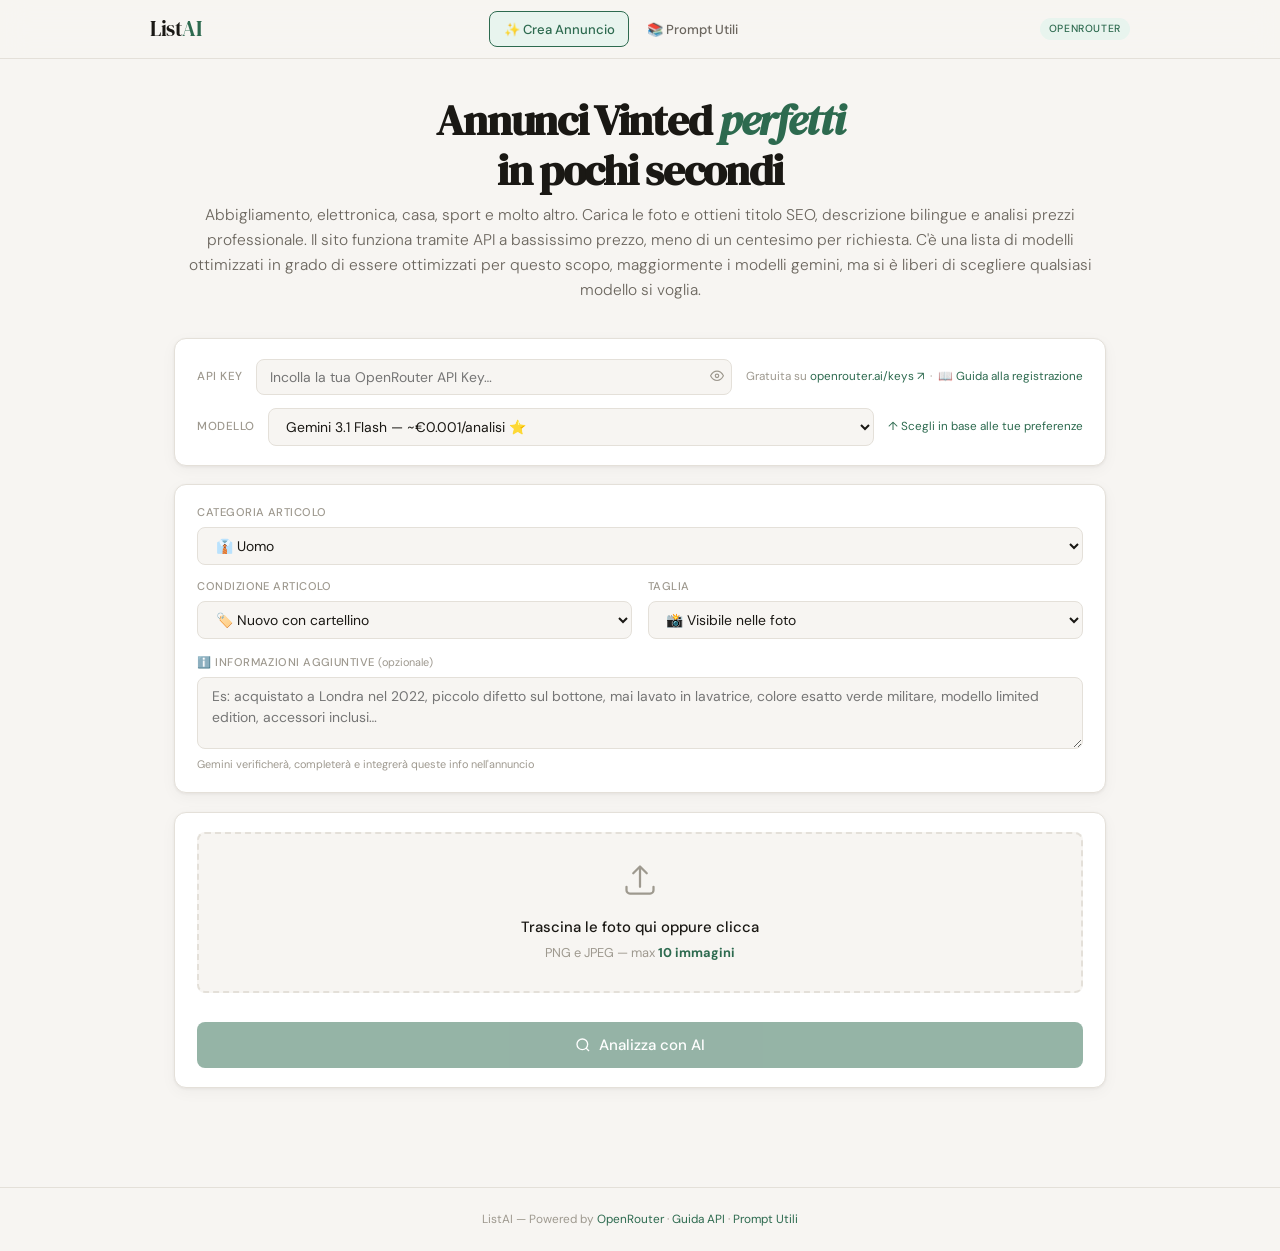
==== index.html @ e8b56ece "Add files via upload" ====
<!DOCTYPE html>
<html lang="it">
<head>
  <meta charset="UTF-8"/>
  <meta name="viewport" content="width=device-width,initial-scale=1.0"/>
  <title>ListAI — Crea Annunci Vinted</title>
  <link rel="preconnect" href="https://fonts.googleapis.com"/>
  <link rel="preconnect" href="https://fonts.gstatic.com" crossorigin/>
  <link href="https://fonts.googleapis.com/css2?family=DM+Serif+Display:ital@0;1&family=DM+Sans:opsz,wght@9..40,300;9..40,400;9..40,500&display=swap" rel="stylesheet"/>
  <link rel="stylesheet" href="style.css"/>
</head>
<body>

<!-- Modal salvataggio chiave -->
<div class="modal-o" id="saveModal">
  <div class="modal">
    <h3>💾 Salvare la chiave API?</h3>
    <p>Vuoi memorizzare la tua OpenRouter API Key per <strong>1 mese</strong>? Verrà inserita automaticamente ad ogni visita. Resta solo nel tuo browser.</p>
    <div class="mbtns">
      <button class="mbtn y" onclick="saveKey(true)">✅ Sì, salva per 1 mese</button>
      <button class="mbtn n" onclick="saveKey(false)">No, grazie</button>
    </div>
  </div>
</div>

<header>
  <div class="hi">
    <a href="index.html" class="logo">List<span>AI</span></a>
    <nav class="nav">
      <a href="index.html" class="active">✨ Crea Annuncio</a>
      <a href="prompts.html">📚 Prompt Utili</a>
    </nav>
    <span class="badge">OpenRouter</span>
  </div>
</header>

<main>
  <div class="hero">
    <h1>Annunci Vinted <em>perfetti</em><br>in pochi secondi</h1>
    <p>
      Abbigliamento, elettronica, casa, sport e molto altro. Carica le foto e ottieni titolo SEO, descrizione bilingue e analisi 
      prezzi professionale. Il sito funziona tramite API a bassissimo prezzo, meno di un centesimo per richiesta. C'è una lista di 
      modelli ottimizzati in grado di essere ottimizzati per questo scopo, maggiormente i modelli gemini, ma si è liberi di scegliere 
      qualsiasi modello si voglia.
    </p>
  </div>

  <!-- API Key + Modello -->
  <div class="card" style="display:flex;flex-direction:column;gap:.82rem">
    <div class="api-row">
      <span class="albl">API Key</span>
      <div class="aiw">
        <input class="ainp" type="password" id="apiKey" placeholder="Incolla la tua OpenRouter API Key…" autocomplete="off"/>
        <button class="eye" onclick="toggleKey()">
          <svg id="eyeIcon" width="14" height="14" fill="none" stroke="currentColor" stroke-width="2" viewBox="0 0 24 24">
            <path d="M1 12s4-8 11-8 11 8 11 8-4 8-11 8-11-8-11-8z"/><circle cx="12" cy="12" r="3"/>
          </svg>
        </button>
      </div>
      <span class="ahint">
        Gratuita su <a href="https://openrouter.ai/keys" target="_blank">openrouter.ai/keys ↗</a>
        &nbsp;·&nbsp;
        <a href="guide.html">📖 Guida alla registrazione</a>
      </span>
    </div>
    <div class="api-row">
      <span class="albl">Modello</span>
      <div style="flex:1;min-width:190px;display:flex;flex-direction:column;gap:.38rem">
        <select class="msel" id="modelSelect" onchange="onModelChange()">
          <optgroup label="⭐ Migliore qualità/prezzo">
            <option value="google/gemini-flash-3.1" selected>Gemini 3.1 Flash — ~€0.001/analisi ⭐</option>
          </optgroup>
          <optgroup label="✨ Gemini">
            <option value="google/gemini-pro-3.1-preview">Gemini 3.1 Pro — ~€0.008/analisi</option>
            <option value="google/gemini-3.1-flash-lite-preview">Gemini 3.1 Flash Lite — ~€0.0004/analisi</option>
            <option value="google/gemini-2.5-flash-preview">Gemini 2.5 Flash — ~€0.001/analisi</option>
            <option value="google/gemini-2.5-pro-preview">Gemini 2.5 Pro — ~€0.010/analisi</option>
          </optgroup>
          <optgroup label="🌐 Altri">
            <option value="perplexity/llama-3.3-sonar-70b-online">Llama 3.3 70B Online — ~€0.001/analisi</option>
            <option value="openai/gpt-4o-mini-search-preview">GPT-4o Mini — ~€0.002/analisi</option>
          </optgroup>
          <optgroup label="🔧 Personalizzato">
            <option value="custom">✏️ Inserisci il tuo modello…</option>
          </optgroup>
        </select>
        <input class="ainp-plain" type="text" id="customModel" placeholder="es. google/gemini-flash-3.1, meta-llama/llama-3.3-70b-instruct…" style="display:none" autocomplete="off"/>
      </div>
      <span class="ahint" style="color:var(--ac)">↑ Scegli in base alle tue preferenze</span>
    </div>
  </div>

  <!-- Categoria + Condizione + Taglia/Sottocat + Info extra -->
  <div class="card">

    <!-- Categoria articolo -->
    <div class="ig" style="margin-bottom:.85rem">
      <label>Categoria articolo</label>
      <select id="categoria" onchange="onCategoriaChange()">
        <option value="uomo">👔 Uomo</option>
        <option value="donna">👗 Donna</option>
        <option value="unisex">🧥 Unisex</option>
        <option value="griffati">💎 Articoli Griffati</option>
        <option value="bambini">🧸 Bambini</option>
        <option value="sport">⚽ Sport</option>
        <option value="casa">🏠 Casa</option>
        <option value="elettronica">📱 Elettronica</option>
        <option value="intrattenimento">🎬 Intrattenimento</option>
        <option value="hobby">🎨 Hobby e Collezionismo</option>
      </select>
      <!-- Sub-menu Bambini -->
      <div class="bambini-sub" id="bambiniSub">
        <div class="ig" style="margin-top:.45rem">
          <label>Tipo articolo bambini</label>
          <select id="bambiniTipo" onchange="onBambiniTipoChange()">
            <option value="vestiti">👕 Vestiti / Abbigliamento</option>
            <option value="oggetti">🧸 Giochi / Oggetti</option>
          </select>
        </div>
      </div>
    </div>

    <div class="egrid">
      <!-- Condizione -->
      <div class="ig">
        <label>Condizione articolo</label>
        <select id="condizione">
          <option value="NWT">🏷️ Nuovo con cartellino</option>
          <option value="NWOT">✨ Nuovo senza cartellino</option>
          <option value="EUC">⭐ Usato — condizioni ottime</option>
          <option value="GUC">👍 Usato — condizioni buone</option>
          <option value="POOR">⚠️ Usato — condizioni pessime</option>
        </select>
      </div>

      <!-- Taglia (vestiti) -->
      <div class="ig" id="blockTaglia">
        <label>Taglia</label>
        <select id="tagliaTipo" onchange="onT()">
          <option value="photo">📸 Visibile nelle foto</option>
          <option value="unica">📐 Taglia Unica</option>
          <option value="na">❌ Non applicabile</option>
          <option value="manual">✏️ Inserisci manualmente</option>
        </select>
        <div class="tsub" id="tsub">
          <div class="trow">
            <select id="catCapo" style="flex:1.3">
              <option>T-shirt/Top donna</option><option>T-shirt/Top uomo</option>
              <option>Camicia donna</option><option>Camicia uomo</option>
              <option>Pantalone donna</option><option>Pantalone uomo</option>
              <option>Giacca/Cappotto donna</option><option>Giacca/Cappotto uomo</option>
              <option>Vestito/Gonna</option><option>Scarpe donna</option>
              <option>Scarpe uomo</option><option>Bambino/a</option>
            </select>
            <input type="text" id="tagliaVal" placeholder="es. M, 42…" style="flex:.7;min-width:55px"/>
          </div>
          <button class="szbt" onclick="toggleSz()">📏 Tabella taglie IT</button>
          <div class="szwrap" id="szwrap">
            <div class="sztabs">
              <button class="sztab active" onclick="showSz('donna',this)">Donna</button>
              <button class="sztab" onclick="showSz('uomo',this)">Uomo</button>
              <button class="sztab" onclick="showSz('scarpe',this)">Scarpe</button>
            </div>
            <div class="szp active" id="szp-donna"><table>
              <tr><th>Label</th><th>IT</th><th>EU</th><th>UK</th><th>US</th></tr>
              <tr><td>XXS</td><td>34</td><td>32</td><td>4</td><td>0</td></tr>
              <tr><td>XS</td><td>36</td><td>34</td><td>6</td><td>2</td></tr>
              <tr><td>S</td><td>38</td><td>36</td><td>8</td><td>4</td></tr>
              <tr><td>M</td><td>40</td><td>38</td><td>10</td><td>6</td></tr>
              <tr><td>L</td><td>42</td><td>40</td><td>12</td><td>8</td></tr>
              <tr><td>XL</td><td>44</td><td>42</td><td>14</td><td>10</td></tr>
              <tr><td>XXL</td><td>46</td><td>44</td><td>16</td><td>12</td></tr>
            </table></div>
            <div class="szp" id="szp-uomo"><table>
              <tr><th>Label</th><th>IT</th><th>EU</th><th>UK</th><th>US</th></tr>
              <tr><td>XS</td><td>44</td><td>44</td><td>34</td><td>34</td></tr>
              <tr><td>S</td><td>46</td><td>46</td><td>36</td><td>36</td></tr>
              <tr><td>M</td><td>48</td><td>48</td><td>38</td><td>38</td></tr>
              <tr><td>L</td><td>50</td><td>50</td><td>40</td><td>40</td></tr>
              <tr><td>XL</td><td>52</td><td>52</td><td>42</td><td>42</td></tr>
              <tr><td>XXL</td><td>54</td><td>54</td><td>44</td><td>44</td></tr>
            </table></div>
            <div class="szp" id="szp-scarpe"><table>
              <tr><th>IT/EU</th><th>UK</th><th>US♀</th><th>US♂</th></tr>
              <tr><td>35</td><td>2.5</td><td>5</td><td>3.5</td></tr>
              <tr><td>36</td><td>3.5</td><td>6</td><td>4.5</td></tr>
              <tr><td>37</td><td>4</td><td>6.5</td><td>5</td></tr>
              <tr><td>38</td><td>5</td><td>7.5</td><td>6</td></tr>
              <tr><td>39</td><td>5.5</td><td>8</td><td>6.5</td></tr>
              <tr><td>40</td><td>6.5</td><td>9</td><td>7.5</td></tr>
              <tr><td>41</td><td>7</td><td>9.5</td><td>8</td></tr>
              <tr><td>42</td><td>8</td><td>10.5</td><td>9</td></tr>
              <tr><td>43</td><td>9</td><td>11</td><td>10</td></tr>
              <tr><td>44</td><td>9.5</td><td>11.5</td><td>10.5</td></tr>
              <tr><td>45</td><td>10.5</td><td>12.5</td><td>11.5</td></tr>
            </table></div>
          </div>
        </div>
      </div>

      <!-- Sottocategoria oggetto (non-vestiti) -->
      <div class="ig" id="blockSottocat" style="display:none">
        <label>Sottocategoria oggetto</label>
        <input type="text" id="sottocatVal" placeholder="es. iPhone, Lampada, Libro, Racchetta… (lascia vuoto se non sai)"/>
        <span class="hint">Opzionale — Gemini lo identifica dalle foto</span>
      </div>
    </div>

    <!-- Info aggiuntive libere -->
    <div class="ig" style="margin-top:.95rem">
      <label>ℹ️ Informazioni aggiuntive <span style="font-weight:400;text-transform:none;letter-spacing:0;font-size:.68rem">(opzionale)</span></label>
      <textarea id="extraInfo" placeholder="Es: acquistato a Londra nel 2022, piccolo difetto sul bottone, mai lavato in lavatrice, colore esatto verde militare, modello limited edition, accessori inclusi…"></textarea>
      <span class="hint">Gemini verificherà, completerà e integrerà queste info nell'annuncio</span>
    </div>
  </div>

  <!-- Upload foto -->
  <div class="card">
    <div class="drop" id="dz">
      <input type="file" id="fi" accept=".jpg,.jpeg,.png" multiple/>
      <svg class="drop-icon" fill="none" stroke="currentColor" stroke-width="1.5" viewBox="0 0 24 24">
        <path stroke-linecap="round" stroke-linejoin="round" d="M3 16.5v2.25A2.25 2.25 0 005.25 21h13.5A2.25 2.25 0 0021 18.75V16.5m-13.5-9L12 3m0 0l4.5 4.5M12 3v13.5"/>
      </svg>
      <p class="drop-t">Trascina le foto qui oppure clicca</p>
      <p class="drop-s">PNG e JPEG — max <strong>10 immagini</strong></p>
    </div>
    <div class="pgrid" id="pg"></div>
    <p class="pcnt" id="pc"></p>
    <div class="errmsg" id="em"></div>
    <button class="btn-go" id="go" onclick="analyze()" disabled>
      <svg width="16" height="16" fill="none" stroke="currentColor" stroke-width="2" viewBox="0 0 24 24">
        <circle cx="11" cy="11" r="8"/><path d="M21 21l-4.35-4.35"/>
      </svg>
      Analizza con AI
    </button>
  </div>

  <!-- Results -->
  <div id="results">
    <div class="rh">
      <svg width="18" height="18" fill="none" stroke="var(--ac)" stroke-width="2" viewBox="0 0 24 24">
        <path stroke-linecap="round" stroke-linejoin="round" d="M9 12l2 2 4-4m6 2a9 9 0 11-18 0 9 9 0 0118 0z"/>
      </svg>
      <h2>Risultati Analisi</h2>
    </div>

    <div class="card">
      <div class="clbl">
        <svg width="11" height="11" fill="none" stroke="currentColor" stroke-width="2" viewBox="0 0 24 24"><path d="M7 7h10M7 12h7"/></svg>
        Titolo SEO
        <button class="cpbtn" onclick="cp('seoTitle',this)">copia</button>
      </div>
      <div class="tval" id="seoTitle">—</div>
      <div class="tlen" id="titleLen"></div>
    </div>

    <div class="dgrid">
      <div class="dc">
        <div class="clbl">🇮🇹🇬🇧 Completa IT + EN (con hashtag)
          <button class="cpbtn" onclick="cp('descFull',this)">copia</button>
        </div>
        <div class="dtxt" id="descFull">—</div>
        <div class="dlen" id="descFullLen"></div>
      </div>
      <div style="display:flex;flex-direction:column;gap:.95rem">
        <div class="dc">
          <div class="clbl">🇮🇹 Solo italiano (senza hashtag)
            <button class="cpbtn" onclick="cp('descIT',this)">copia</button>
          </div>
          <div class="dtxt" id="descIT">—</div>
          <div class="dlen" id="descITLen"></div>
        </div>
        <div class="dc">
          <div class="clbl">🇬🇧 English only (no hashtags)
            <button class="cpbtn" onclick="cp('descEN',this)">copia</button>
          </div>
          <div class="dtxt" id="descEN">—</div>
          <div class="dlen" id="descENLen"></div>
        </div>
      </div>
    </div>

    <div class="pgrd">
      <div class="pc">
        <div class="pclbl">🏪 Prezzo in negozio (nuovo)</div>
        <div class="prow"><span class="pl">Minimo mercato</span><span class="pv" id="pNMin">—</span></div>
        <div class="prow"><span class="pl">Massimo mercato</span><span class="pv" id="pNMax">—</span></div>
      </div>
      <div class="pc">
        <div class="pclbl">🛍️ Prezzo consigliato su Vinted</div>
        <div class="prow hi"><span class="pl">Minimo consigliato</span><span class="pv" id="pVMin">—</span></div>
        <div class="prow hi"><span class="pl">Massimo consigliato</span><span class="pv" id="pVMax">—</span></div>
      </div>
    </div>
    <div class="pnote">
      <div class="pnlbl">📊 Analisi di mercato</div>
      <div id="priceNote">—</div>
    </div>

    <div class="card">
      <div class="clbl">
        <svg width="11" height="11" fill="none" stroke="currentColor" stroke-width="2" viewBox="0 0 24 24"><rect x="3" y="3" width="7" height="7"/><rect x="14" y="3" width="7" height="7"/><rect x="14" y="14" width="7" height="7"/><rect x="3" y="14" width="7" height="7"/></svg>
        Scheda Prodotto
      </div>
      <table class="dt" id="detailTable"></table>
    </div>
  </div>
</main>

<footer>
  ListAI — Powered by <a href="https://openrouter.ai" target="_blank">OpenRouter</a>
  &middot; <a href="guide.html">Guida API</a>
  &middot; <a href="prompts.html">Prompt Utili</a>
</footer>

<script src="app.js"></script>
</body>
</html>
---- style.css ----
*,*::before,*::after{box-sizing:border-box;margin:0;padding:0}
:root{
  --bg:#F7F5F2;--sf:#fff;--sf2:#F0EDE8;--br:#E4E0D9;
  --ink:#1A1814;--ink2:#6B665E;--ink3:#9E998F;
  --ac:#2D6A4F;--acl:#E8F4EE;--ach:#245A42;
  --wn:#C9622F;--wnl:#FDF0E8;
  --r:12px;--rs:8px;
  --sh:0 1px 3px rgba(26,24,20,.06),0 4px 16px rgba(26,24,20,.04);
  --tr:.2s cubic-bezier(.4,0,.2,1);
}
html{scroll-behavior:smooth}
body{font-family:'DM Sans',sans-serif;background:var(--bg);color:var(--ink);min-height:100vh;line-height:1.6;-webkit-font-smoothing:antialiased}

/* ── Header nav ── */
header{position:sticky;top:0;z-index:100;background:rgba(247,245,242,.93);backdrop-filter:blur(14px);border-bottom:1px solid var(--br);padding:0 1.5rem}
.hi{max-width:980px;margin:0 auto;display:flex;align-items:center;justify-content:space-between;height:58px;gap:1rem}
.logo{font-family:'DM Serif Display',serif;font-size:1.3rem;color:var(--ink);text-decoration:none;letter-spacing:-.02em;white-space:nowrap}
.logo span{color:var(--ac)}
.nav{display:flex;align-items:center;gap:.25rem}
.nav a{font-size:.82rem;font-weight:500;color:var(--ink2);text-decoration:none;padding:.38rem .82rem;border-radius:var(--rs);border:1px solid transparent;transition:all var(--tr);white-space:nowrap}
.nav a:hover{background:var(--sf2);border-color:var(--br);color:var(--ink)}
.nav a.active{background:var(--acl);border-color:var(--ac);color:var(--ac)}
.badge{font-size:.65rem;font-weight:500;letter-spacing:.06em;text-transform:uppercase;color:var(--ac);background:var(--acl);padding:3px 9px;border-radius:20px;white-space:nowrap}

main{max-width:980px;margin:0 auto;padding:2.25rem 1.5rem 5rem}

/* ── Hero ── */
.hero{text-align:center;margin-bottom:2.25rem}
.hero h1{font-family:'DM Serif Display',serif;font-size:clamp(1.75rem,4vw,2.7rem);line-height:1.15;letter-spacing:-.03em;margin-bottom:.55rem}
.hero h1 em{font-style:italic;color:var(--ac)}
.hero p{font-size:.97rem;color:var(--ink2);max-width:950px;margin:0 auto;font-weight:300}

/* ── Card ── */
.card{background:var(--sf);border:1px solid var(--br);border-radius:var(--r);padding:1.2rem 1.4rem;box-shadow:var(--sh);margin-bottom:1.15rem}

/* ── Modal ── */
.modal-o{display:none;position:fixed;inset:0;background:rgba(0,0,0,.5);z-index:300;align-items:center;justify-content:center}
.modal-o.open{display:flex}
.modal{background:var(--sf);border-radius:var(--r);padding:1.75rem 2rem;max-width:370px;width:92%;box-shadow:0 10px 40px rgba(0,0,0,.22);text-align:center}
.modal h3{font-family:'DM Serif Display',serif;font-size:1.25rem;margin-bottom:.5rem}
.modal p{font-size:.86rem;color:var(--ink2);margin-bottom:1.2rem;line-height:1.55}
.mbtns{display:flex;gap:.7rem;justify-content:center;flex-wrap:wrap}
.mbtn{padding:.5rem 1.25rem;border-radius:var(--rs);font-family:'DM Sans',sans-serif;font-size:.87rem;font-weight:500;cursor:pointer;border:1px solid var(--br);transition:all var(--tr)}
.mbtn.y{background:var(--ac);color:#fff;border-color:var(--ac)}
.mbtn.y:hover{background:var(--ach)}
.mbtn.n{background:var(--bg);color:var(--ink2)}
.mbtn.n:hover{border-color:var(--ink3)}

/* ── API row ── */
.api-row{display:flex;align-items:center;gap:.85rem;flex-wrap:wrap}
.albl{font-size:.73rem;font-weight:500;letter-spacing:.04em;text-transform:uppercase;color:var(--ink3);white-space:nowrap}
.aiw{flex:1;min-width:170px;position:relative}
.ainp{width:100%;padding:.5rem 2.1rem .5rem .82rem;border:1px solid var(--br);border-radius:var(--rs);background:var(--bg);color:var(--ink);font-family:'DM Sans',sans-serif;font-size:.87rem;outline:none;transition:border-color var(--tr)}
.ainp:focus{border-color:var(--ac)}
.ainp-plain{width:100%;padding:.5rem .82rem;border:1px solid var(--br);border-radius:var(--rs);background:var(--bg);color:var(--ink);font-family:'DM Sans',sans-serif;font-size:.87rem;outline:none;transition:border-color var(--tr)}
.ainp-plain:focus{border-color:var(--ac)}
.eye{position:absolute;right:.5rem;top:50%;transform:translateY(-50%);background:none;border:none;cursor:pointer;color:var(--ink3);line-height:1}
.eye:hover{color:var(--ink)}
.ahint{font-size:.73rem;color:var(--ink3)}
.ahint a{color:var(--ac);text-decoration:none}
.ahint a:hover{text-decoration:underline}
.msel{width:100%;padding:.5rem .82rem;border:1px solid var(--br);border-radius:var(--rs);background:var(--bg);color:var(--ink);font-family:'DM Sans',sans-serif;font-size:.87rem;outline:none;cursor:pointer;transition:border-color var(--tr)}
.msel:focus{border-color:var(--ac)}

/* ── Form grids ── */
.egrid{display:grid;grid-template-columns:1fr 1fr;gap:1rem}
@media(max-width:540px){.egrid{grid-template-columns:1fr}}
.ig{display:flex;flex-direction:column;gap:.32rem}
.ig label{font-size:.7rem;font-weight:500;letter-spacing:.04em;text-transform:uppercase;color:var(--ink3)}
.ig select,.ig input[type=text],.ig textarea{padding:.48rem .82rem;border:1px solid var(--br);border-radius:var(--rs);background:var(--bg);color:var(--ink);font-family:'DM Sans',sans-serif;font-size:.87rem;outline:none;transition:border-color var(--tr)}
.ig select:focus,.ig input[type=text]:focus,.ig textarea:focus{border-color:var(--ac)}
.ig textarea{resize:vertical;min-height:72px;line-height:1.55}
.ig .hint{font-size:.68rem;color:var(--ink3);margin-top:.1rem}

/* ── Taglia sub-panel ── */
.tsub{display:none;flex-direction:column;gap:.38rem;margin-top:.38rem}
.tsub.open{display:flex}
.trow{display:flex;gap:.45rem}
.szbt{font-size:.7rem;color:var(--ac);background:none;border:none;cursor:pointer;text-decoration:underline;font-family:'DM Sans',sans-serif;padding:0;text-align:left}
.szwrap{display:none;border:1px solid var(--br);border-radius:var(--rs);overflow:hidden;margin-top:.28rem;font-size:.7rem}
.szwrap.open{display:block}
.sztabs{display:flex}
.sztab{flex:1;padding:3px;text-align:center;cursor:pointer;background:var(--sf2);color:var(--ink3);border:none;font-family:'DM Sans',sans-serif;font-size:.68rem;font-weight:500;transition:all var(--tr)}
.sztab.active{background:var(--ac);color:#fff}
.szp{display:none}
.szp.active{display:block}
.szp table{width:100%;border-collapse:collapse}
.szp th{background:var(--sf2);padding:2px 5px;text-align:center;color:var(--ink3);font-weight:500}
.szp td{padding:2px 5px;text-align:center;border-top:1px solid var(--br);color:var(--ink)}

/* ── Bambini tipo sub ── */
.bambini-sub{display:none;margin-top:.55rem;padding-top:.55rem;border-top:1px dashed var(--br)}
.bambini-sub.open{display:block}

/* ── Drop zone ── */
.drop{border:2px dashed var(--br);border-radius:var(--rs);padding:1.75rem 1.2rem;text-align:center;cursor:pointer;transition:all var(--tr);position:relative;background:var(--bg)}
.drop:hover,.drop.over{border-color:var(--ac);background:var(--acl)}
.drop input[type=file]{position:absolute;inset:0;opacity:0;cursor:pointer;width:100%;height:100%}
.drop-icon{width:36px;height:36px;margin:0 auto .65rem;color:var(--ink3)}
.drop-t{font-size:.93rem;font-weight:500;margin-bottom:.2rem}
.drop-s{font-size:.8rem;color:var(--ink3)}
.drop-s strong{color:var(--ac)}
.pgrid{display:grid;grid-template-columns:repeat(auto-fill,minmax(80px,1fr));gap:.55rem;margin-top:.9rem}
.pi{position:relative;aspect-ratio:1;border-radius:var(--rs);overflow:hidden;background:var(--sf2);border:1px solid var(--br)}
.pi img{width:100%;height:100%;object-fit:cover;display:block}
.pr{position:absolute;top:3px;right:3px;width:16px;height:16px;border-radius:50%;background:rgba(26,24,20,.72);border:none;color:#fff;font-size:9px;cursor:pointer;display:flex;align-items:center;justify-content:center;opacity:0;transition:opacity var(--tr)}
.pi:hover .pr{opacity:1}
.pcnt{font-size:.75rem;color:var(--ink3);margin-top:.5rem;text-align:right}

/* ── Buttons ── */
.btn-go{width:100%;padding:.82rem;background:var(--ac);color:#fff;border:none;border-radius:var(--rs);font-family:'DM Sans',sans-serif;font-size:.94rem;font-weight:500;cursor:pointer;transition:all var(--tr);display:flex;align-items:center;justify-content:center;gap:.48rem;margin-top:.88rem}
.btn-go:hover:not(:disabled){background:var(--ach);box-shadow:0 4px 18px rgba(45,106,79,.28);transform:translateY(-1px)}
.btn-go:disabled{opacity:.5;cursor:not-allowed;transform:none}
.sp{width:16px;height:16px;border:2px solid rgba(255,255,255,.3);border-top-color:#fff;border-radius:50%;animation:spin .7s linear infinite}
@keyframes spin{to{transform:rotate(360deg)}}
.errmsg{background:var(--wnl);border:1px solid #F0C4AC;border-radius:var(--rs);padding:.72rem .95rem;color:var(--wn);font-size:.84rem;margin-top:.6rem;display:none}

/* ── Results ── */
#results{display:none}
.rh{display:flex;align-items:center;gap:.6rem;margin-bottom:1.15rem;padding-bottom:.82rem;border-bottom:1px solid var(--br)}
.rh h2{font-family:'DM Serif Display',serif;font-size:1.35rem;letter-spacing:-.02em}
.clbl{font-size:.67rem;font-weight:600;letter-spacing:.07em;text-transform:uppercase;color:var(--ink3);margin-bottom:.48rem;display:flex;align-items:center;gap:.3rem}
.cpbtn{float:right;background:none;border:1px solid var(--br);border-radius:5px;padding:2px 6px;font-size:.67rem;font-family:'DM Sans',sans-serif;color:var(--ink3);cursor:pointer;transition:all var(--tr);margin-left:.35rem}
.cpbtn:hover{border-color:var(--ac);color:var(--ac)}
.cpbtn.ok{border-color:var(--ac);color:var(--ac);background:var(--acl)}
.tval{font-family:'DM Serif Display',serif;font-size:1.18rem;letter-spacing:-.01em}
.tlen{font-size:.68rem;margin-top:.28rem}
.dgrid{display:grid;grid-template-columns:1fr 1fr;gap:.95rem;margin-bottom:1.15rem;align-items:start}
@media(max-width:620px){.dgrid{grid-template-columns:1fr}}
.dc{background:var(--sf);border:1px solid var(--br);border-radius:var(--r);padding:1.05rem 1.25rem;box-shadow:var(--sh)}
.dtxt{font-size:.84rem;color:var(--ink);line-height:1.72;white-space:pre-wrap;word-break:break-word}
.dlen{font-size:.67rem;color:var(--ink3);margin-top:.32rem}
.pgrd{display:grid;grid-template-columns:1fr 1fr;gap:.95rem;margin-bottom:.95rem}
@media(max-width:540px){.pgrd{grid-template-columns:1fr}}
.pc{background:var(--sf);border:1px solid var(--br);border-radius:var(--r);padding:1.05rem 1.25rem;box-shadow:var(--sh)}
.pclbl{font-size:.67rem;font-weight:600;letter-spacing:.07em;text-transform:uppercase;color:var(--ink3);margin-bottom:.6rem}
.prow{display:flex;justify-content:space-between;align-items:center;padding:.28rem 0;border-bottom:1px solid var(--br)}
.prow:last-of-type{border-bottom:none}
.pl{font-size:.8rem;color:var(--ink2)}
.pv{font-weight:600;font-size:.93rem;color:var(--ink)}
.prow.hi .pv{color:var(--ac);font-size:1.02rem}
.pnote{background:var(--sf);border:1px solid var(--br);border-radius:var(--r);padding:.95rem 1.25rem;box-shadow:var(--sh);margin-bottom:1.15rem}
.pnlbl{font-size:.67rem;font-weight:600;letter-spacing:.07em;text-transform:uppercase;color:var(--ink3);margin-bottom:.35rem}
#priceNote{font-size:.87rem;color:var(--ink2);line-height:1.65}
.dt{width:100%;border-collapse:collapse;font-size:.87rem}
.dt tr{border-bottom:1px solid var(--br)}
.dt tr:last-child{border-bottom:none}
.dt td{padding:.46rem 0}
.dt td:first-child{color:var(--ink3);width:36%;font-size:.8rem}
.dt td:last-child{color:var(--ink);font-weight:500}

/* ── Guide page ── */
.guide-section{margin-bottom:2.2rem}
.guide-section h2{font-family:'DM Serif Display',serif;font-size:1.35rem;letter-spacing:-.02em;margin-bottom:.75rem;display:flex;align-items:center;gap:.5rem}
.step{display:flex;gap:1rem;margin-bottom:1.1rem;align-items:flex-start}
.step-num{min-width:28px;height:28px;border-radius:50%;background:var(--ac);color:#fff;font-size:.78rem;font-weight:600;display:flex;align-items:center;justify-content:center;flex-shrink:0;margin-top:.15rem}
.step-body{flex:1}
.step-body p{font-size:.9rem;color:var(--ink2);line-height:1.65}
.step-body strong{color:var(--ink)}
.step-body a{color:var(--ac);text-decoration:none}
.step-body a:hover{text-decoration:underline}
.tip-box{background:var(--acl);border:1px solid #b2d8c4;border-radius:var(--rs);padding:.85rem 1.1rem;font-size:.85rem;color:var(--ach);line-height:1.6;margin-top:.5rem}
.tip-box strong{color:var(--ac)}
.img-placeholder{background:var(--sf2);border:1px solid var(--br);border-radius:var(--rs);padding:2rem;text-align:center;font-size:.8rem;color:var(--ink3);margin:.5rem 0}

/* ── Prompt DB page ── */
.prompt-grid{display:grid;grid-template-columns:repeat(auto-fill,minmax(280px,1fr));gap:1rem;margin-top:1.2rem}
.prompt-card{background:var(--sf);border:1px solid var(--br);border-radius:var(--r);padding:1.1rem 1.25rem;box-shadow:var(--sh);display:flex;flex-direction:column;gap:.6rem}
.prompt-tag{font-size:.62rem;font-weight:600;letter-spacing:.07em;text-transform:uppercase;color:var(--ac);background:var(--acl);padding:2px 7px;border-radius:10px;display:inline-block;width:fit-content}
.prompt-title{font-weight:500;font-size:.93rem;color:var(--ink)}
.prompt-body{font-size:.82rem;color:var(--ink2);line-height:1.6;flex:1}
.prompt-copy{align-self:flex-end;background:none;border:1px solid var(--br);border-radius:var(--rs);padding:3px 10px;font-size:.72rem;font-family:'DM Sans',sans-serif;color:var(--ink3);cursor:pointer;transition:all var(--tr)}
.prompt-copy:hover{border-color:var(--ac);color:var(--ac)}
.prompt-copy.ok{border-color:var(--ac);color:var(--ac);background:var(--acl)}
.ph-banner{background:var(--sf2);border:2px dashed var(--br);border-radius:var(--r);padding:2.5rem;text-align:center;color:var(--ink3);font-size:.9rem;margin-bottom:1.5rem}
.ph-banner strong{display:block;font-size:1.1rem;color:var(--ink2);margin-bottom:.4rem}

footer{text-align:center;padding:1.4rem;font-size:.74rem;color:var(--ink3);border-top:1px solid var(--br)}
footer a{color:var(--ac);text-decoration:none}
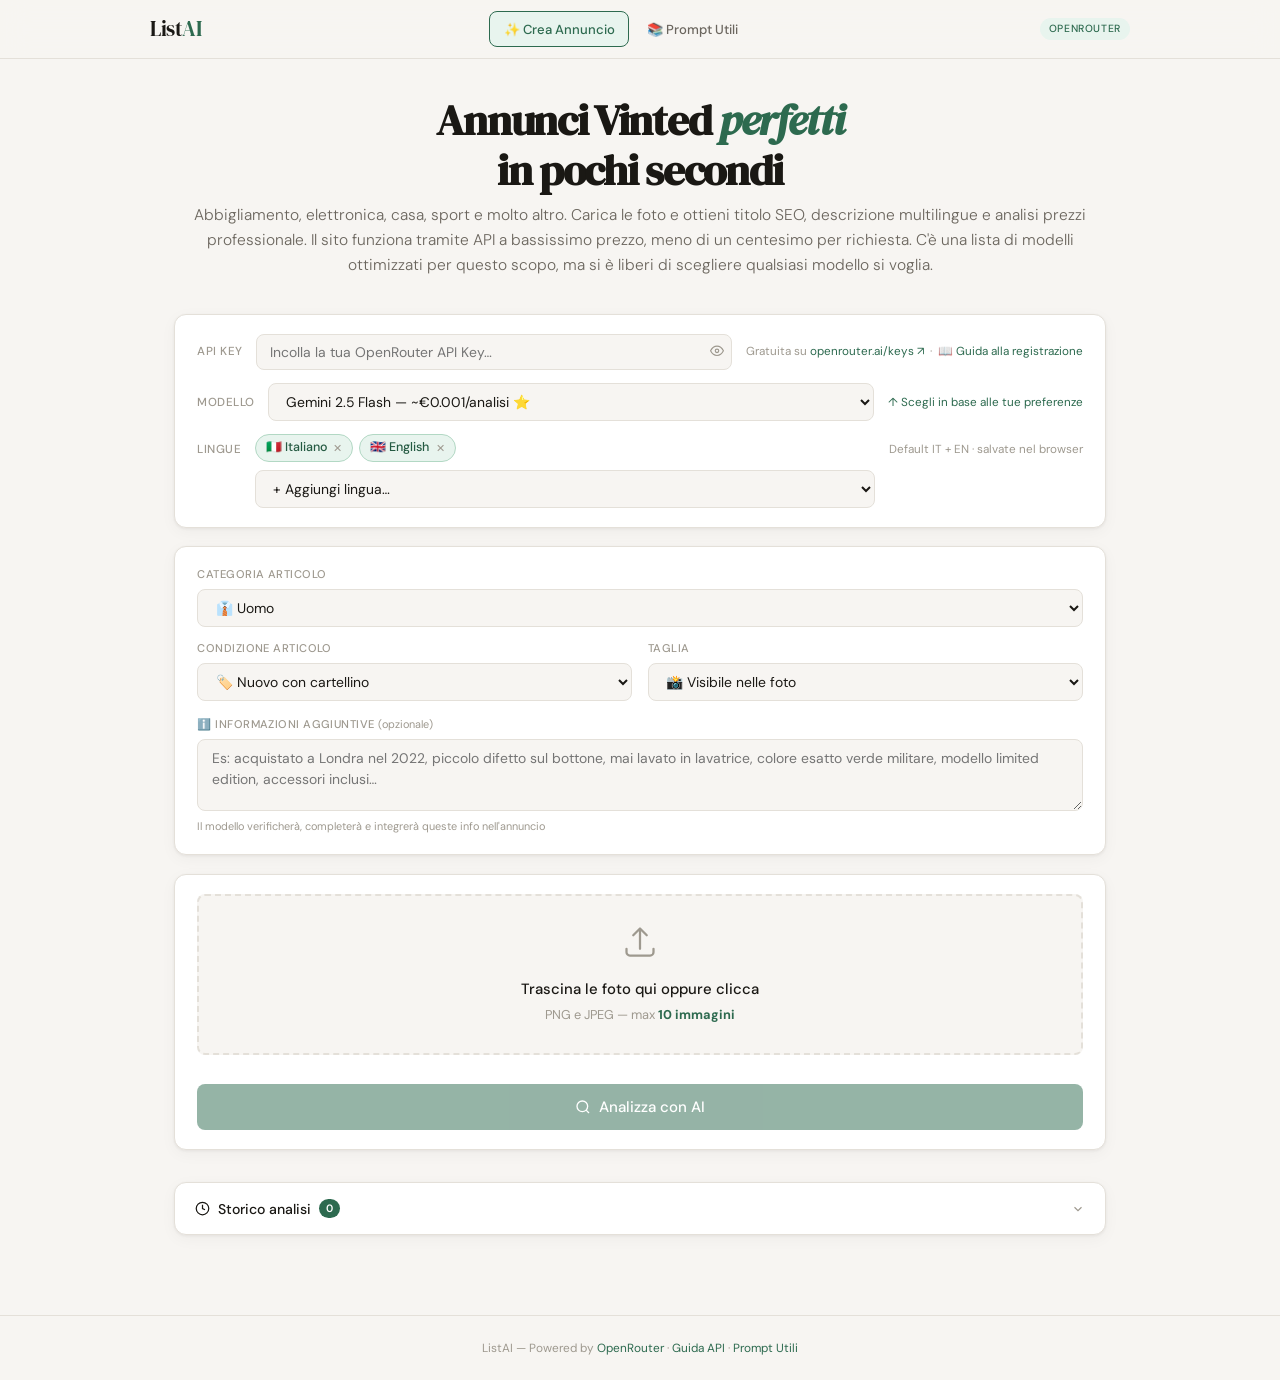
==== commit 2b11c6d7: "Add files via upload" ====
--- a/index.html
+++ b/index.html
@@ -38,10 +38,9 @@
   <div class="hero">
     <h1>Annunci Vinted <em>perfetti</em><br>in pochi secondi</h1>
     <p>
-      Abbigliamento, elettronica, casa, sport e molto altro. Carica le foto e ottieni titolo SEO, descrizione bilingue e analisi 
-      prezzi professionale. Il sito funziona tramite API a bassissimo prezzo, meno di un centesimo per richiesta. C'è una lista di 
-      modelli ottimizzati in grado di essere ottimizzati per questo scopo, maggiormente i modelli gemini, ma si è liberi di scegliere 
-      qualsiasi modello si voglia.
+      Abbigliamento, elettronica, casa, sport e molto altro. Carica le foto e ottieni titolo SEO, descrizione multilingue e analisi
+      prezzi professionale. Il sito funziona tramite API a bassissimo prezzo, meno di un centesimo per richiesta. C'è una lista di
+      modelli ottimizzati per questo scopo, ma si è liberi di scegliere qualsiasi modello si voglia.
     </p>
   </div>
 
@@ -63,30 +62,56 @@
         <a href="guide.html">📖 Guida alla registrazione</a>
       </span>
     </div>
+
     <div class="api-row">
       <span class="albl">Modello</span>
       <div style="flex:1;min-width:190px;display:flex;flex-direction:column;gap:.38rem">
         <select class="msel" id="modelSelect" onchange="onModelChange()">
           <optgroup label="⭐ Migliore qualità/prezzo">
-            <option value="google/gemini-flash-3.1" selected>Gemini 3.1 Flash — ~€0.001/analisi ⭐</option>
+            <option value="google/gemini-2.5-flash" selected>Gemini 2.5 Flash — ~€0.001/analisi ⭐</option>
           </optgroup>
           <optgroup label="✨ Gemini">
-            <option value="google/gemini-pro-3.1-preview">Gemini 3.1 Pro — ~€0.008/analisi</option>
-            <option value="google/gemini-3.1-flash-lite-preview">Gemini 3.1 Flash Lite — ~€0.0004/analisi</option>
-            <option value="google/gemini-2.5-flash-preview">Gemini 2.5 Flash — ~€0.001/analisi</option>
-            <option value="google/gemini-2.5-pro-preview">Gemini 2.5 Pro — ~€0.010/analisi</option>
+            <option value="google/gemini-3.1-flash-lite">Gemini 3.1 Flash Lite — ~€0.0004/analisi 🔥 Nuovo</option>
+            <option value="google/gemini-3-flash-preview">Gemini 3 Flash — ~€0.001/analisi</option>
+            <option value="google/gemini-3.1-pro-preview">Gemini 3.1 Pro — ~€0.008/analisi</option>
+            <option value="google/gemini-2.5-flash-lite">Gemini 2.5 Flash Lite — ~€0.0002/analisi</option>
+            <option value="google/gemini-2.5-pro">Gemini 2.5 Pro — ~€0.010/analisi</option>
           </optgroup>
           <optgroup label="🌐 Altri">
-            <option value="perplexity/llama-3.3-sonar-70b-online">Llama 3.3 70B Online — ~€0.001/analisi</option>
-            <option value="openai/gpt-4o-mini-search-preview">GPT-4o Mini — ~€0.002/analisi</option>
+            <option value="perplexity/sonar">Perplexity Sonar — ~€0.001/analisi</option>
+            <option value="openai/gpt-4o-mini">GPT-4o Mini — ~€0.002/analisi</option>
           </optgroup>
           <optgroup label="🔧 Personalizzato">
             <option value="custom">✏️ Inserisci il tuo modello…</option>
           </optgroup>
         </select>
-        <input class="ainp-plain" type="text" id="customModel" placeholder="es. google/gemini-flash-3.1, meta-llama/llama-3.3-70b-instruct…" style="display:none" autocomplete="off"/>
+        <input class="ainp-plain" type="text" id="customModel" placeholder="es. google/gemini-2.5-flash, meta-llama/llama-3.3-70b-instruct…" style="display:none" autocomplete="off"/>
       </div>
       <span class="ahint" style="color:var(--ac)">↑ Scegli in base alle tue preferenze</span>
+    </div>
+
+    <!-- Lingue -->
+    <div class="api-row" style="align-items:flex-start">
+      <span class="albl" style="padding-top:.35rem">Lingue</span>
+      <div style="flex:1;min-width:190px;display:flex;flex-direction:column;gap:.48rem">
+        <div class="lang-tags-row" id="langTags"></div>
+        <div style="display:flex;gap:.5rem;align-items:center">
+          <select class="msel" id="langAdd" onchange="addLangFromSelect()" style="flex:1">
+            <option value="">+ Aggiungi lingua…</option>
+            <option value="it">🇮🇹 Italiano</option>
+            <option value="en">🇬🇧 English</option>
+            <option value="fr">🇫🇷 Français</option>
+            <option value="de">🇩🇪 Deutsch</option>
+            <option value="es">🇪🇸 Español</option>
+            <option value="pt">🇵🇹 Português</option>
+            <option value="nl">🇳🇱 Nederlands</option>
+            <option value="pl">🇵🇱 Polski</option>
+            <option value="sv">🇸🇪 Svenska</option>
+            <option value="ro">🇷🇴 Română</option>
+          </select>
+        </div>
+      </div>
+      <span class="ahint" style="padding-top:.35rem">Default IT + EN · salvate nel browser</span>
     </div>
   </div>
 
@@ -202,7 +227,7 @@
       <div class="ig" id="blockSottocat" style="display:none">
         <label>Sottocategoria oggetto</label>
         <input type="text" id="sottocatVal" placeholder="es. iPhone, Lampada, Libro, Racchetta… (lascia vuoto se non sai)"/>
-        <span class="hint">Opzionale — Gemini lo identifica dalle foto</span>
+        <span class="hint">Opzionale — il modello lo identifica dalle foto</span>
       </div>
     </div>
 
@@ -210,7 +235,7 @@
     <div class="ig" style="margin-top:.95rem">
       <label>ℹ️ Informazioni aggiuntive <span style="font-weight:400;text-transform:none;letter-spacing:0;font-size:.68rem">(opzionale)</span></label>
       <textarea id="extraInfo" placeholder="Es: acquistato a Londra nel 2022, piccolo difetto sul bottone, mai lavato in lavatrice, colore esatto verde militare, modello limited edition, accessori inclusi…"></textarea>
-      <span class="hint">Gemini verificherà, completerà e integrerà queste info nell'annuncio</span>
+      <span class="hint">Il modello verificherà, completerà e integrerà queste info nell'annuncio</span>
     </div>
   </div>
 
@@ -256,40 +281,31 @@
 
     <div class="dgrid">
       <div class="dc">
-        <div class="clbl">🇮🇹🇬🇧 Completa IT + EN (con hashtag)
+        <div class="clbl">🌍 Completo (tutte le lingue + hashtag)
           <button class="cpbtn" onclick="cp('descFull',this)">copia</button>
         </div>
         <div class="dtxt" id="descFull">—</div>
         <div class="dlen" id="descFullLen"></div>
       </div>
-      <div style="display:flex;flex-direction:column;gap:.95rem">
-        <div class="dc">
-          <div class="clbl">🇮🇹 Solo italiano (senza hashtag)
-            <button class="cpbtn" onclick="cp('descIT',this)">copia</button>
-          </div>
-          <div class="dtxt" id="descIT">—</div>
-          <div class="dlen" id="descITLen"></div>
-        </div>
-        <div class="dc">
-          <div class="clbl">🇬🇧 English only (no hashtags)
-            <button class="cpbtn" onclick="cp('descEN',this)">copia</button>
-          </div>
-          <div class="dtxt" id="descEN">—</div>
-          <div class="dlen" id="descENLen"></div>
-        </div>
-      </div>
-    </div>
-
-    <div class="pgrd">
+      <div style="display:flex;flex-direction:column;gap:.95rem" id="descLangCards"></div>
+    </div>
+
+    <div class="pgrd3">
       <div class="pc">
         <div class="pclbl">🏪 Prezzo in negozio (nuovo)</div>
         <div class="prow"><span class="pl">Minimo mercato</span><span class="pv" id="pNMin">—</span></div>
         <div class="prow"><span class="pl">Massimo mercato</span><span class="pv" id="pNMax">—</span></div>
       </div>
       <div class="pc">
-        <div class="pclbl">🛍️ Prezzo consigliato su Vinted</div>
+        <div class="pclbl">🛍️ Valore equo su Vinted</div>
         <div class="prow hi"><span class="pl">Minimo consigliato</span><span class="pv" id="pVMin">—</span></div>
         <div class="prow hi"><span class="pl">Massimo consigliato</span><span class="pv" id="pVMax">—</span></div>
+      </div>
+      <div class="pc nego-card">
+        <div class="pclbl">💬 Da pubblicare (con margine ~15%)</div>
+        <div class="prow nego"><span class="pl">Minimo da pubblicare</span><span class="pv" id="pCMin">—</span></div>
+        <div class="prow nego"><span class="pl">Massimo da pubblicare</span><span class="pv" id="pCMax">—</span></div>
+        <div class="nego-hint">Pubblica a questi prezzi: dopo trattativa arrivi al valore equo</div>
       </div>
     </div>
     <div class="pnote">
@@ -303,6 +319,24 @@
         Scheda Prodotto
       </div>
       <table class="dt" id="detailTable"></table>
+    </div>
+  </div>
+
+  <!-- ── Storico analisi ── -->
+  <div class="hist-wrap" id="histWrap">
+    <div class="hist-header" onclick="toggleHistory()">
+      <div class="hist-title">
+        <svg width="15" height="15" fill="none" stroke="currentColor" stroke-width="2" viewBox="0 0 24 24"><circle cx="12" cy="12" r="10"/><polyline points="12 6 12 12 16 14"/></svg>
+        Storico analisi
+        <span class="hist-badge" id="histBadge">0</span>
+      </div>
+      <div style="display:flex;align-items:center;gap:.7rem">
+        <button class="hist-clear-btn" id="histClearBtn" onclick="event.stopPropagation();clearHistory()" style="display:none">🗑 Cancella tutto</button>
+        <svg class="hist-arrow" id="histArrow" width="14" height="14" fill="none" stroke="currentColor" stroke-width="2" viewBox="0 0 24 24"><polyline points="6 9 12 15 18 9"/></svg>
+      </div>
+    </div>
+    <div class="hist-body" id="histBody" style="display:none">
+      <div id="histList"></div>
     </div>
   </div>
 </main>
--- a/style.css
+++ b/style.css
@@ -130,8 +130,7 @@
 .dc{background:var(--sf);border:1px solid var(--br);border-radius:var(--r);padding:1.05rem 1.25rem;box-shadow:var(--sh)}
 .dtxt{font-size:.84rem;color:var(--ink);line-height:1.72;white-space:pre-wrap;word-break:break-word}
 .dlen{font-size:.67rem;color:var(--ink3);margin-top:.32rem}
-.pgrd{display:grid;grid-template-columns:1fr 1fr;gap:.95rem;margin-bottom:.95rem}
-@media(max-width:540px){.pgrd{grid-template-columns:1fr}}
+
 .pc{background:var(--sf);border:1px solid var(--br);border-radius:var(--r);padding:1.05rem 1.25rem;box-shadow:var(--sh)}
 .pclbl{font-size:.67rem;font-weight:600;letter-spacing:.07em;text-transform:uppercase;color:var(--ink3);margin-bottom:.6rem}
 .prow{display:flex;justify-content:space-between;align-items:center;padding:.28rem 0;border-bottom:1px solid var(--br)}
@@ -177,3 +176,45 @@
 
 footer{text-align:center;padding:1.4rem;font-size:.74rem;color:var(--ink3);border-top:1px solid var(--br)}
 footer a{color:var(--ac);text-decoration:none}
+
+/* ── Lingue ── */
+.lang-tags-row{display:flex;flex-wrap:wrap;gap:.38rem;align-items:center;min-height:28px}
+.lang-tag{display:inline-flex;align-items:center;gap:.28rem;background:var(--acl);border:1px solid #b2d8c4;border-radius:20px;padding:3px 10px;font-size:.78rem;font-weight:500;color:var(--ach);white-space:nowrap}
+.lang-rm{background:none;border:none;cursor:pointer;color:var(--ink3);font-size:.68rem;padding:0 0 0 2px;line-height:1;display:flex;align-items:center;transition:color var(--tr)}
+.lang-rm:hover{color:var(--wn)}
+
+/* ── Prezzi 3 colonne ── */
+.pgrd3{display:grid;grid-template-columns:1fr 1fr 1fr;gap:.95rem;margin-bottom:.95rem}
+@media(max-width:720px){.pgrd3{grid-template-columns:1fr 1fr}}
+@media(max-width:440px){.pgrd3{grid-template-columns:1fr}}
+.nego-card{border-color:#b2d8c4;background:var(--acl)}
+.nego-card .pclbl{color:var(--ach)}
+.prow.nego .pv{color:var(--ach);font-size:1.08rem;font-weight:700}
+.nego-hint{font-size:.67rem;color:var(--ach);margin-top:.55rem;line-height:1.45;opacity:.85}
+
+/* ── Storico ── */
+.hist-wrap{background:var(--sf);border:1px solid var(--br);border-radius:var(--r);box-shadow:var(--sh);margin-top:2rem;overflow:hidden}
+.hist-header{display:flex;align-items:center;justify-content:space-between;padding:.9rem 1.25rem;cursor:pointer;user-select:none;transition:background var(--tr)}
+.hist-header:hover{background:var(--sf2)}
+.hist-title{display:flex;align-items:center;gap:.5rem;font-size:.88rem;font-weight:500;color:var(--ink)}
+.hist-badge{background:var(--ac);color:#fff;border-radius:20px;padding:1px 7px;font-size:.67rem;font-weight:600;min-width:20px;text-align:center}
+.hist-arrow{transition:transform .22s ease;color:var(--ink3);flex-shrink:0}
+.hist-clear-btn{font-size:.72rem;color:var(--wn);background:var(--wnl);border:1px solid #f0c4ac;border-radius:var(--rs);padding:3px 9px;cursor:pointer;font-family:'DM Sans',sans-serif;display:inline-flex;align-items:center;gap:.28rem;transition:all var(--tr)}
+.hist-clear-btn:hover{background:#fbe0d0}
+.hist-body{border-top:1px solid var(--br)}
+.hist-empty{padding:1.5rem;text-align:center;font-size:.84rem;color:var(--ink3)}
+.hist-item{border-bottom:1px solid var(--br)}
+.hist-item:last-child{border-bottom:none}
+.hist-item-head{display:flex;align-items:center;justify-content:space-between;padding:.72rem 1.25rem;cursor:pointer;transition:background var(--tr);gap:.7rem}
+.hist-item-head:hover{background:var(--sf2)}
+.hist-item-info{display:flex;align-items:flex-start;gap:.65rem;flex:1;min-width:0}
+.hist-num{min-width:22px;height:22px;border-radius:50%;background:var(--sf2);border:1px solid var(--br);font-size:.67rem;font-weight:600;color:var(--ink3);display:flex;align-items:center;justify-content:center;flex-shrink:0;margin-top:.1rem}
+.hist-item-title{font-size:.87rem;font-weight:500;color:var(--ink);white-space:nowrap;overflow:hidden;text-overflow:ellipsis;max-width:360px}
+.hist-item-meta{font-size:.7rem;color:var(--ink3);margin-top:1px}
+.hist-item-actions{display:flex;align-items:center;gap:.38rem;flex-shrink:0}
+.hist-load-btn{font-size:.72rem;background:var(--acl);border:1px solid #b2d8c4;border-radius:var(--rs);padding:3px 9px;cursor:pointer;font-family:'DM Sans',sans-serif;color:var(--ach);font-weight:500;transition:all var(--tr);white-space:nowrap}
+.hist-load-btn:hover{background:#d0eddf}
+.hist-del-btn{width:22px;height:22px;border-radius:50%;background:none;border:1px solid var(--br);font-size:.7rem;cursor:pointer;color:var(--ink3);display:flex;align-items:center;justify-content:center;transition:all var(--tr)}
+.hist-del-btn:hover{background:var(--wnl);border-color:#f0c4ac;color:var(--wn)}
+.hist-item-body{padding:.1rem 1.25rem .82rem 3.1rem}
+.hist-preview{font-size:.8rem;color:var(--ink2);line-height:1.62;background:var(--sf2);border-radius:var(--rs);padding:.55rem .75rem;border:1px solid var(--br)}
